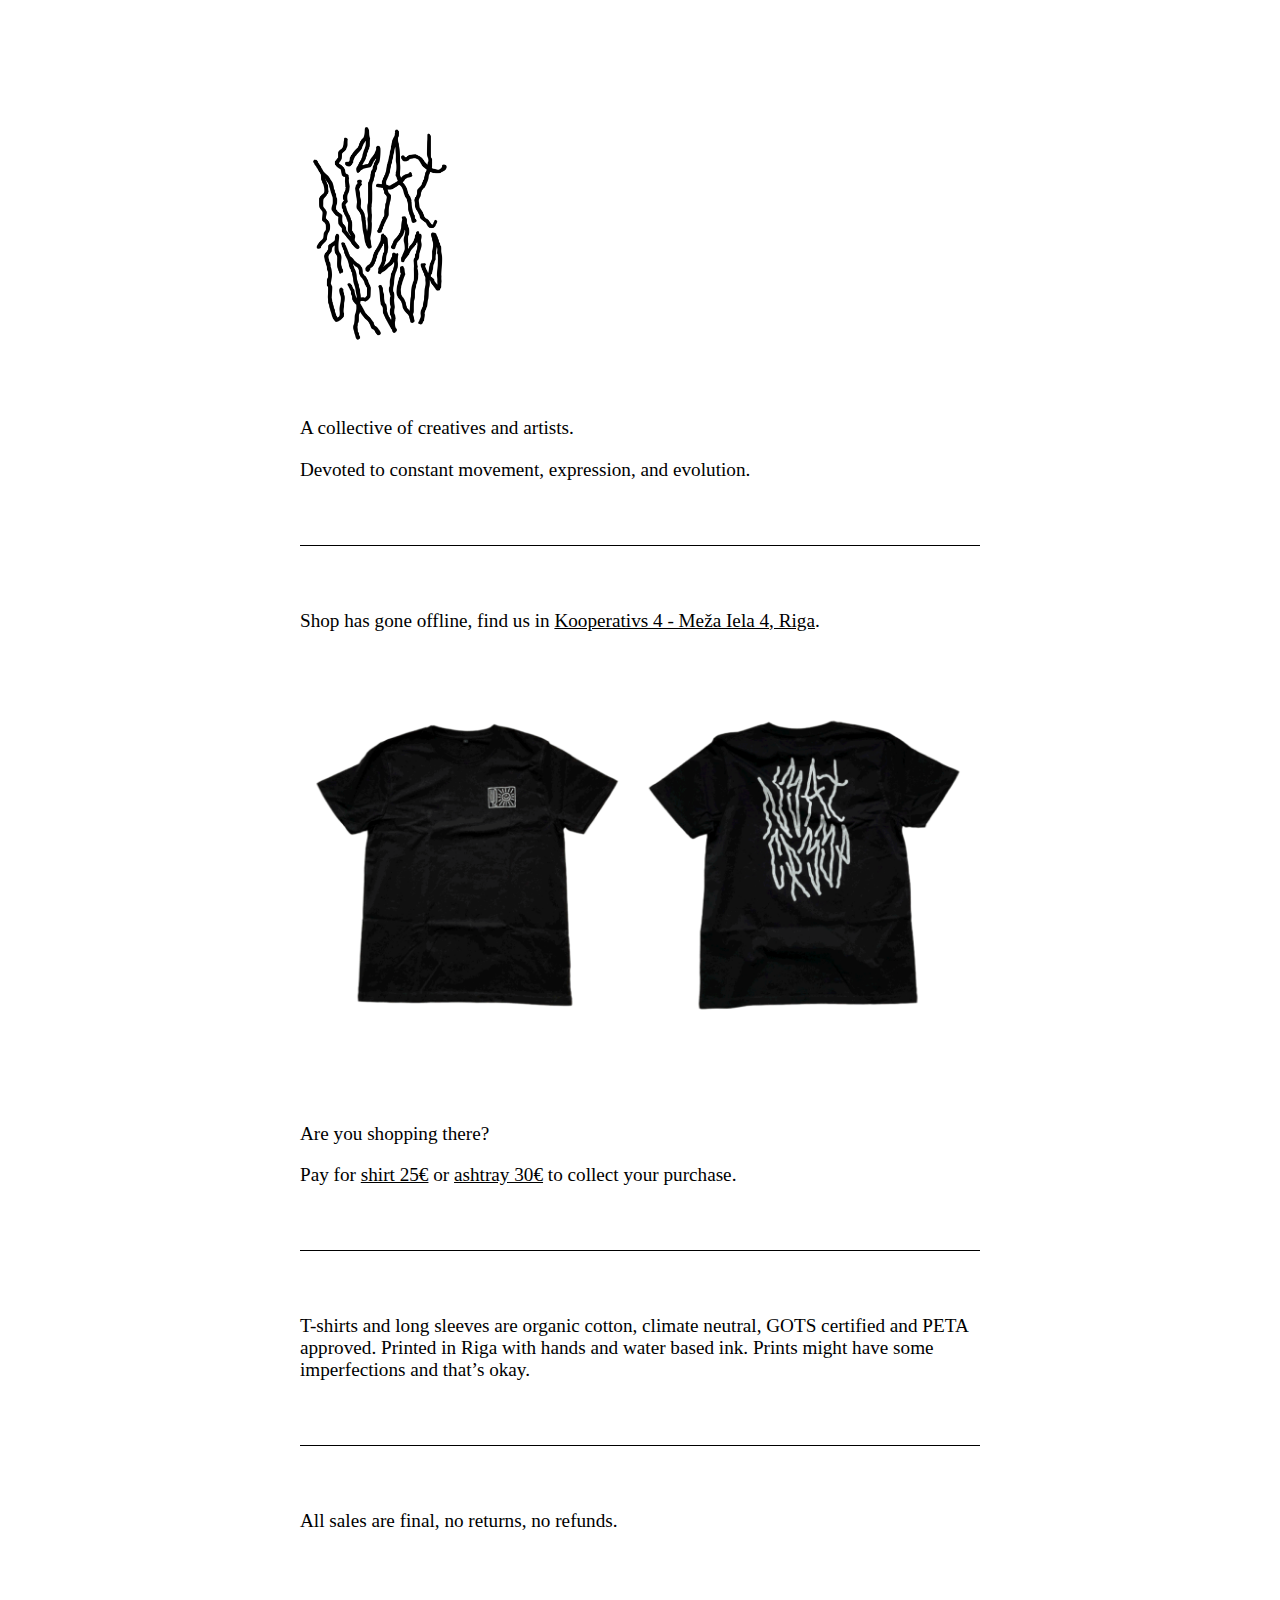
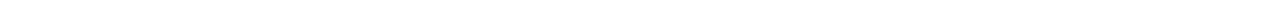
==== popup.html @ c2a4ac6c "new pages" ====
<!DOCTYPE html>
<html lang="en">
  <head>
    <meta charset="utf-8">
    <meta name="viewport" content="width=device-width, initial-scale=1">
    <title>Neat Creep</title>
    <meta name="title" content="Neat Creep">
    <meta name="description" content="A collective of creatives and artists. Rooted in Riga, Latvia. Devoted to constant movement, expression, and evolution.">
    <meta property="og:image" content="./assets/classics.jpg">
    <link rel="stylesheet" href="./style.css">
  </head>
  <body>
    <div class="content">

      <img class="logo" src="./assets/neat-creep-logo.png" alt="Neat Creep logo" style="width:100%; max-width:160px;">
      <p>A collective of creatives and artists.</p>
      <p>Devoted to constant movement, expression, and evolution.</p>

      <hr>
      
      <p>Shop has gone offline, find us in <a href="https://maps.app.goo.gl/JAgsswTH5JUui4B38" target="_blank">Kooperativs 4 - Meža Iela 4, Riga</a>.</p>
      <div class="product">
      <img src="./assets/products/product-loop.gif" alt="" style="margin-bottom:4rem;">
      <p>Are you shopping there?</p>
      <p>Pay for <a href="https://buy.stripe.com/5kAdSO6GdcJ2aOc14k" target="_blank">shirt 25€</a> or <a href="https://buy.stripe.com/fZecOKc0x38sf4s3cr" target="_blank">ashtray 30€</a> to collect your purchase.</p>
</div>
      <div style="display:none;">

      <p>Welcome to the shop!</p>
      
      <hr>

      <div class="product">
        <img src="./assets/products/brutalist-ashtray-v1-stardust.jpg" alt="">
        <p>Brutalist ashtray v.1 - Stardust.<br>Price: 42€<br><a href="https://buy.stripe.com/fZe9Cy5C9dN6f4sfZ9" target="_blank">Buy</a></p>
      </div>

      <div class="product">
        <img src="./assets/products/brutalist-ashtray-v1-lava.jpg" alt="">
        <p>Brutalist ashtray v.1 - Lava.<br>Price: 42€<br><a href="https://buy.stripe.com/4gw5mi3u1gZi6xWeV6" target="_blank">Buy</a></p>
      </div>

      <hr>


      <div class="product">
        <img src="./assets/products/grey-t-shirt-with-black-print.png" alt="">
        <p>Grey t-shirt with black print.<br>Price: 30€<br>Buy: 
          <span class="line-through">Small</span>
          <a href="https://buy.stripe.com/dR66qm2pXbEYaOcfYY" target="_blank">Medium</a>
          <a href="https://buy.stripe.com/dR6g0WaWtbEY6xW001" target="_blank">Large</a>
          <span class="line-through">Extra Large</span>
        </p>
      </div>

      <div class="product">
        <img src="./assets/products/red-t-shirt-with-white-print.png" alt="">
        <p>Red t-shirt with white print.<br>Price: 30€<br>Buy: 
          <span class="line-through">Small</span>
          <span class="line-through">Medium</span>
          <a href="https://buy.stripe.com/00geWS4y524og8w8wz" target="_blank">Large</a>
          <span class="line-through">Extra Large</span>
        </p>
      </div>
                  
      <div class="product">
        <img src="./assets/products/dark-grey-t-shirt-with-white-print.png" alt="">
        <p>Dark grey t-shirt with white print.<br>Price: 30€<br>Buy: 
          <span class="line-through">Small</span>
          <span class="line-through">Medium</span>
          <a href="https://buy.stripe.com/fZe6qmfcJ4cwe0o28c" target="_blank">Large</a>
          <span class="line-through">Extra Large</span>
        </p>
      </div>
      
      <div class="product">
        <img src="./assets/products/white-t-shirt-with-red-burned-print.png" alt="">
        <p>White t-shirt with red burned print.<br>Price: 30€<br>Buy: 
          <span class="line-through">Small</span>
          <a href="https://buy.stripe.com/8wM4ieaWt38sg8w8wD" target="_blank">Medium</a>
          <span class="line-through">Large</span>
          <span class="line-through">Extra Large</span>
        </p>
      </div>

      <div class="product">
        <img src="./assets/products/white-long-sleeve-with-red-print.png" alt="">
        <p>White long sleeve with red print.<br>Sold out.</p>
      </div>

      <div class="product">
        <img src="./assets/products/black-long-sleeve-with-white-print.png" alt="">
        <p>Black long sleeve with white print.<br>Price: 30€<br>Buy: 
          <a href="https://buy.stripe.com/eVa5mi0hP24o7C0005" target="_blank">Small</a>
          <span class="line-through">Medium</span>
          <span class="line-through">Large</span>
          <span class="line-through">Extra Large</span>
        </p>
      </div>

      <div class="product">
        <img src="./assets/products/dark-blue-t-shirt-with-white-print.png" alt="">
        <p class="">Dark blue t-shirt with white print.<br>Sold out.</p>
      </div>

      <div class="product">
        <img src="./assets/products/creamy-t-shirt-with-red-print.png" alt="">
        <p>Creamy t-shirt with red print.<br>Sold out.</p>
      </div>

      </div>

      <hr>

      <p>T-shirts and long sleeves are organic cotton, climate neutral, GOTS certified and PETA approved. Printed in Riga with hands and water based ink. Prints might have some imperfections and that’s okay.</p>
      
      <hr>
      
      <p>All sales are final, no returns, no refunds.</p>

    </div>
  </body>
</html>
---- style.css ----
html, body {  }
h1 { font-weight: normal; font-size: 3.2rem; }
h2 { font-weight: normal; font-size: 2.4rem; }
h4 { font-weight: normal; font-size: 1rem; text-transform:uppercase;;}
p {font-size: 1.2rem; }
img { max-width: 100%; }
hr { border:none; border-top: 1px solid rgb(0,0,0); margin: 4rem 0;}
a { color:inherit; }
a:hover { text-decoration: none; }

.content { max-width: 680px; margin: 0 auto; padding: 4rem; }
.logo {margin: 3rem 0;}
.arial{ font-family: sans-serif;}

.o-100 { opacity: 1; }
.o-60 { opacity: .6; }
.black-60 { color: rgba( 0, 0, 0, .6 ); }
.white-60 { color: rgba( 255, 255, 255, .6 ); }
.black { color: #000; }
.white { color: #fff; }

.line-through { text-decoration: line-through; }
.product { margin: 4rem 0; }

@media only screen and (max-width: 600px) {
  .content { padding: 1rem; }
  .logo {margin: 2rem 0;}
  h1 { font-size: 2rem; }
  h2 { font-size: 1.5rem; }
  p { font-size: 1.25rem; }
  hr { margin: 2rem 0;}
}
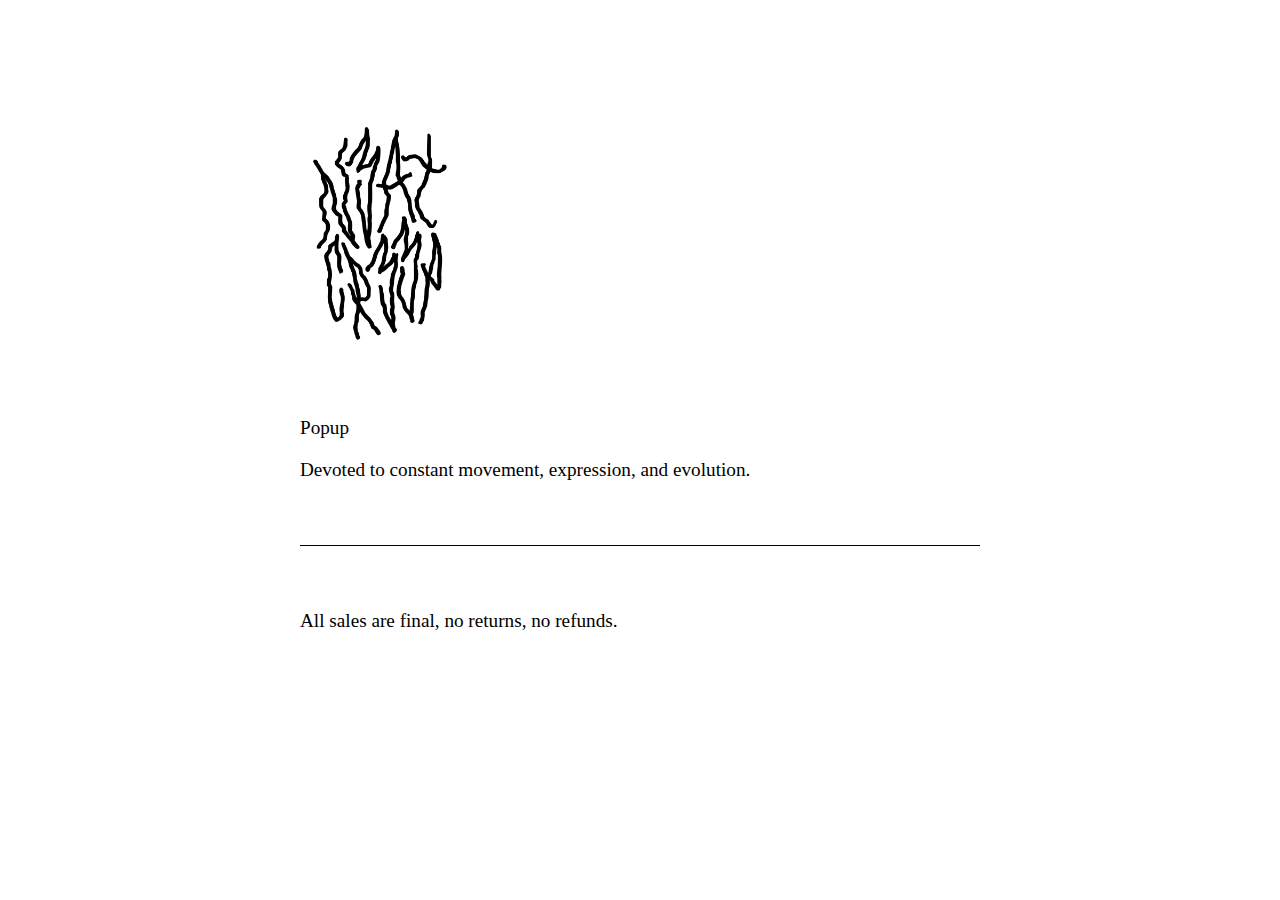
==== commit 6e049d3e: "wip" ====
--- a/popup.html
+++ b/popup.html
@@ -13,107 +13,9 @@
     <div class="content">
 
       <img class="logo" src="./assets/neat-creep-logo.png" alt="Neat Creep logo" style="width:100%; max-width:160px;">
-      <p>A collective of creatives and artists.</p>
+      <p>Popup</p>
       <p>Devoted to constant movement, expression, and evolution.</p>
 
-      <hr>
-      
-      <p>Shop has gone offline, find us in <a href="https://maps.app.goo.gl/JAgsswTH5JUui4B38" target="_blank">Kooperativs 4 - Meža Iela 4, Riga</a>.</p>
-      <div class="product">
-      <img src="./assets/products/product-loop.gif" alt="" style="margin-bottom:4rem;">
-      <p>Are you shopping there?</p>
-      <p>Pay for <a href="https://buy.stripe.com/5kAdSO6GdcJ2aOc14k" target="_blank">shirt 25€</a> or <a href="https://buy.stripe.com/fZecOKc0x38sf4s3cr" target="_blank">ashtray 30€</a> to collect your purchase.</p>
-</div>
-      <div style="display:none;">
-
-      <p>Welcome to the shop!</p>
-      
-      <hr>
-
-      <div class="product">
-        <img src="./assets/products/brutalist-ashtray-v1-stardust.jpg" alt="">
-        <p>Brutalist ashtray v.1 - Stardust.<br>Price: 42€<br><a href="https://buy.stripe.com/fZe9Cy5C9dN6f4sfZ9" target="_blank">Buy</a></p>
-      </div>
-
-      <div class="product">
-        <img src="./assets/products/brutalist-ashtray-v1-lava.jpg" alt="">
-        <p>Brutalist ashtray v.1 - Lava.<br>Price: 42€<br><a href="https://buy.stripe.com/4gw5mi3u1gZi6xWeV6" target="_blank">Buy</a></p>
-      </div>
-
-      <hr>
-
-
-      <div class="product">
-        <img src="./assets/products/grey-t-shirt-with-black-print.png" alt="">
-        <p>Grey t-shirt with black print.<br>Price: 30€<br>Buy: 
-          <span class="line-through">Small</span>
-          <a href="https://buy.stripe.com/dR66qm2pXbEYaOcfYY" target="_blank">Medium</a>
-          <a href="https://buy.stripe.com/dR6g0WaWtbEY6xW001" target="_blank">Large</a>
-          <span class="line-through">Extra Large</span>
-        </p>
-      </div>
-
-      <div class="product">
-        <img src="./assets/products/red-t-shirt-with-white-print.png" alt="">
-        <p>Red t-shirt with white print.<br>Price: 30€<br>Buy: 
-          <span class="line-through">Small</span>
-          <span class="line-through">Medium</span>
-          <a href="https://buy.stripe.com/00geWS4y524og8w8wz" target="_blank">Large</a>
-          <span class="line-through">Extra Large</span>
-        </p>
-      </div>
-                  
-      <div class="product">
-        <img src="./assets/products/dark-grey-t-shirt-with-white-print.png" alt="">
-        <p>Dark grey t-shirt with white print.<br>Price: 30€<br>Buy: 
-          <span class="line-through">Small</span>
-          <span class="line-through">Medium</span>
-          <a href="https://buy.stripe.com/fZe6qmfcJ4cwe0o28c" target="_blank">Large</a>
-          <span class="line-through">Extra Large</span>
-        </p>
-      </div>
-      
-      <div class="product">
-        <img src="./assets/products/white-t-shirt-with-red-burned-print.png" alt="">
-        <p>White t-shirt with red burned print.<br>Price: 30€<br>Buy: 
-          <span class="line-through">Small</span>
-          <a href="https://buy.stripe.com/8wM4ieaWt38sg8w8wD" target="_blank">Medium</a>
-          <span class="line-through">Large</span>
-          <span class="line-through">Extra Large</span>
-        </p>
-      </div>
-
-      <div class="product">
-        <img src="./assets/products/white-long-sleeve-with-red-print.png" alt="">
-        <p>White long sleeve with red print.<br>Sold out.</p>
-      </div>
-
-      <div class="product">
-        <img src="./assets/products/black-long-sleeve-with-white-print.png" alt="">
-        <p>Black long sleeve with white print.<br>Price: 30€<br>Buy: 
-          <a href="https://buy.stripe.com/eVa5mi0hP24o7C0005" target="_blank">Small</a>
-          <span class="line-through">Medium</span>
-          <span class="line-through">Large</span>
-          <span class="line-through">Extra Large</span>
-        </p>
-      </div>
-
-      <div class="product">
-        <img src="./assets/products/dark-blue-t-shirt-with-white-print.png" alt="">
-        <p class="">Dark blue t-shirt with white print.<br>Sold out.</p>
-      </div>
-
-      <div class="product">
-        <img src="./assets/products/creamy-t-shirt-with-red-print.png" alt="">
-        <p>Creamy t-shirt with red print.<br>Sold out.</p>
-      </div>
-
-      </div>
-
-      <hr>
-
-      <p>T-shirts and long sleeves are organic cotton, climate neutral, GOTS certified and PETA approved. Printed in Riga with hands and water based ink. Prints might have some imperfections and that’s okay.</p>
-      
       <hr>
       
       <p>All sales are final, no returns, no refunds.</p>
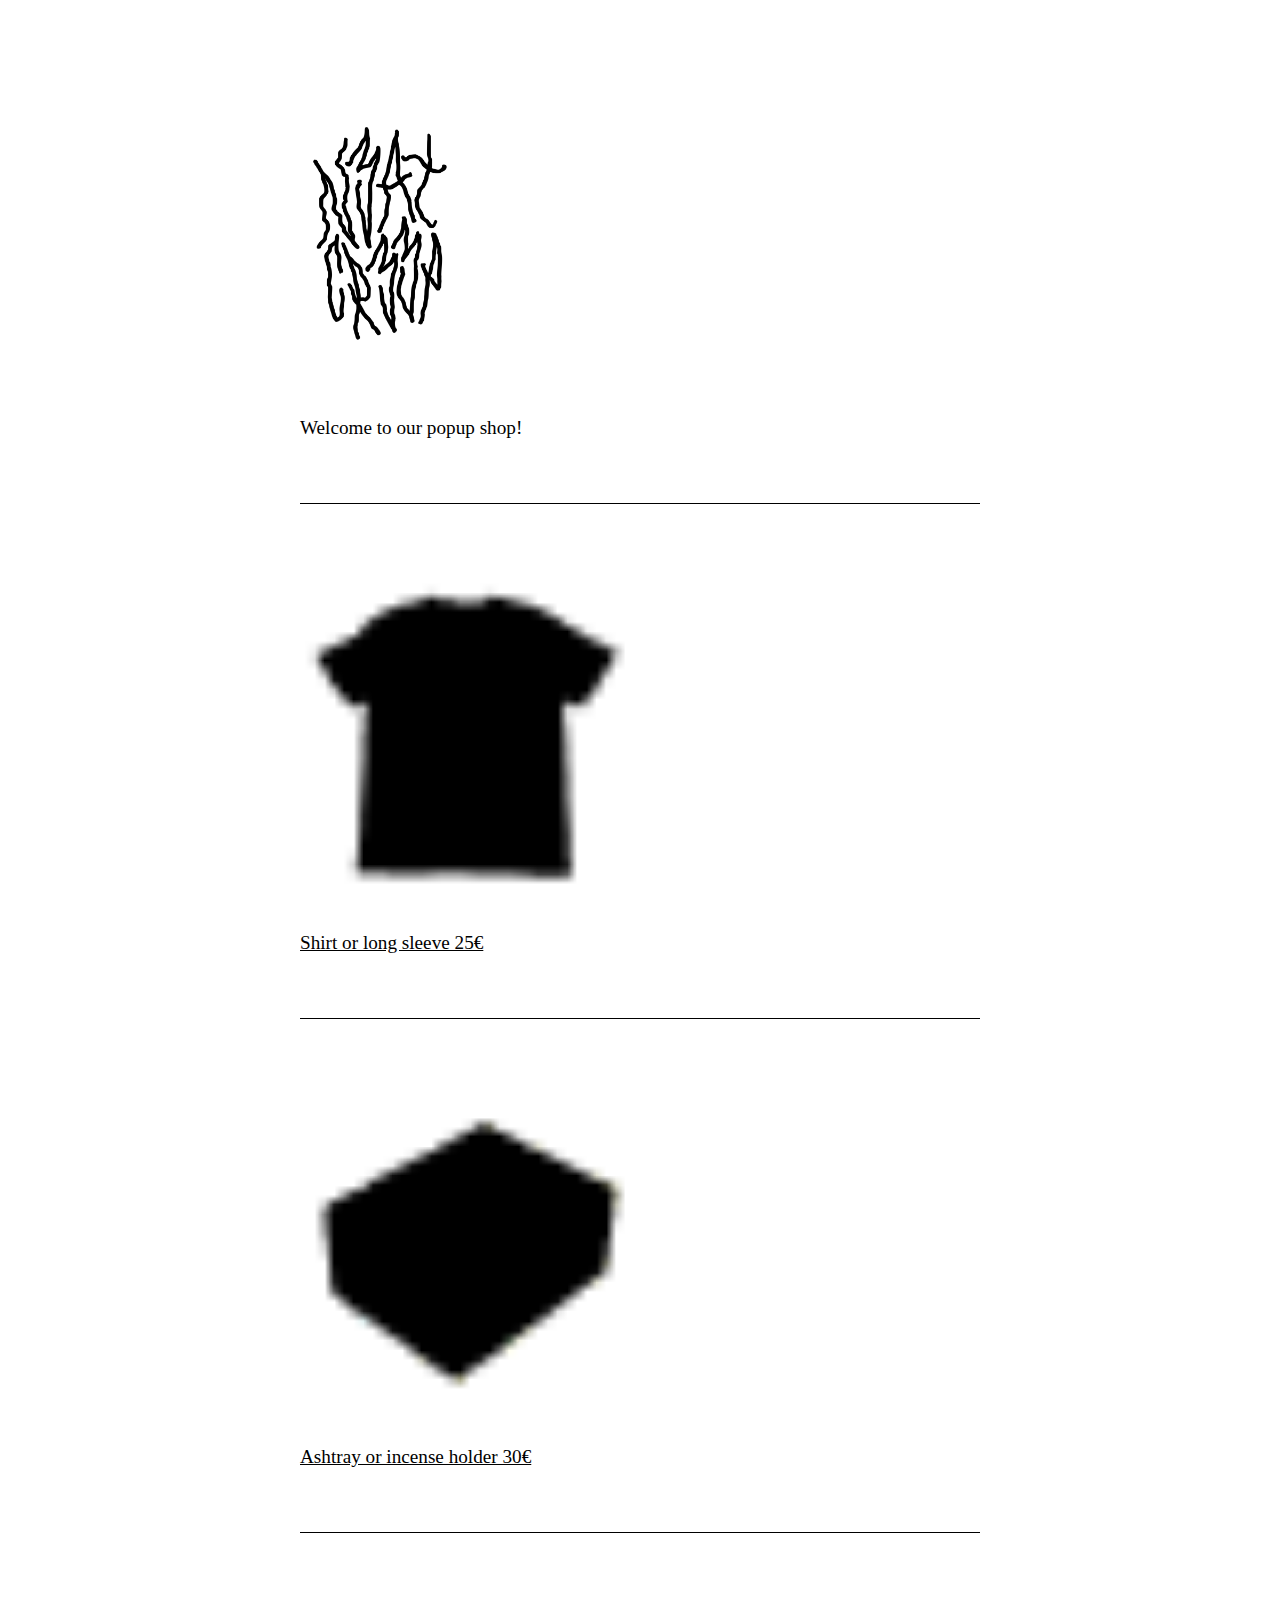
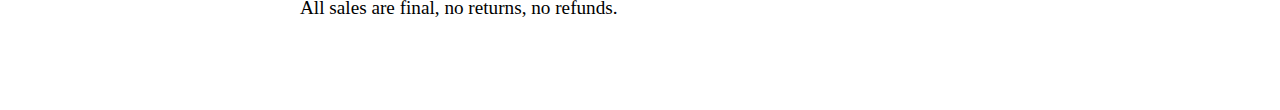
==== commit f26a2ec9: "popup and www pages" ====
--- a/popup.html
+++ b/popup.html
@@ -13,9 +13,17 @@
     <div class="content">
 
       <img class="logo" src="./assets/neat-creep-logo.png" alt="Neat Creep logo" style="width:100%; max-width:160px;">
-      <p>Popup</p>
-      <p>Devoted to constant movement, expression, and evolution.</p>
+      <p>Welcome to our popup shop!</p>
+      <hr>
+      <div class="product">
+        
+        <img src="./assets/placeholder-shirt.png" alt="" style="width:100%;opacity:1;">
+        <p><a href="https://buy.stripe.com/5kAdSO6GdcJ2aOc14k" target="_blank">Shirt or long sleeve 25€</a></p>
+        <hr>
 
+        <img src="./assets/placeholder-brutalist-ashtray.png" alt="" style="width:100%;">
+        <p><a href="https://buy.stripe.com/fZecOKc0x38sf4s3cr" target="_blank">Ashtray or incense holder 30€</a></p>
+      </div>
       <hr>
       
       <p>All sales are final, no returns, no refunds.</p>
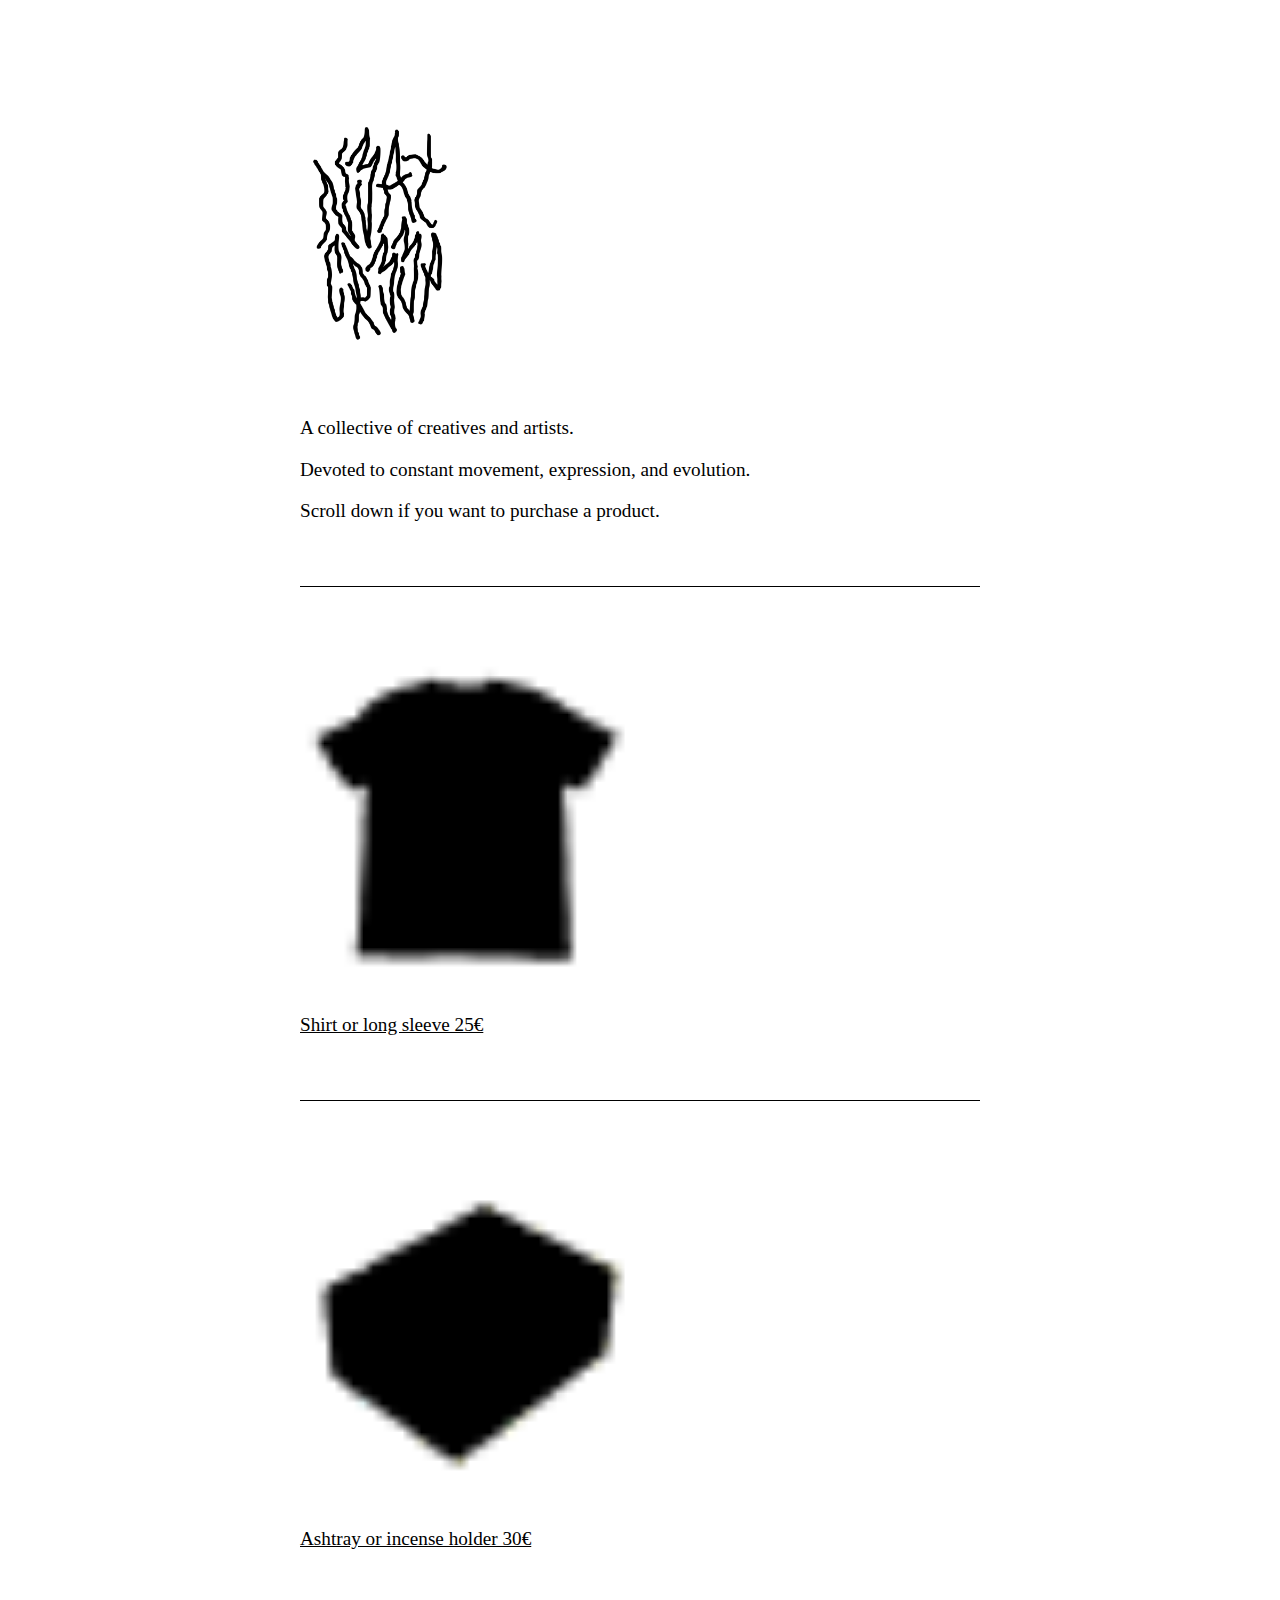
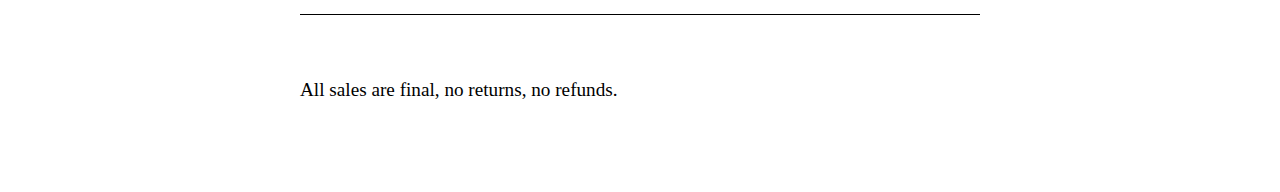
==== commit 5b9a1a25: "update" ====
--- a/popup.html
+++ b/popup.html
@@ -13,19 +13,19 @@
     <div class="content">
 
       <img class="logo" src="./assets/neat-creep-logo.png" alt="Neat Creep logo" style="width:100%; max-width:160px;">
-      <p>Welcome to our popup shop!</p>
+      <p>A collective of creatives and artists.</p>
+      <p>Devoted to constant movement, expression, and evolution.</p>
+      <p>Scroll down if you want to purchase a product.</p>
       <hr>
       <div class="product">
         
         <img src="./assets/placeholder-shirt.png" alt="" style="width:100%;opacity:1;">
         <p><a href="https://buy.stripe.com/5kAdSO6GdcJ2aOc14k" target="_blank">Shirt or long sleeve 25€</a></p>
         <hr>
-
         <img src="./assets/placeholder-brutalist-ashtray.png" alt="" style="width:100%;">
         <p><a href="https://buy.stripe.com/fZecOKc0x38sf4s3cr" target="_blank">Ashtray or incense holder 30€</a></p>
       </div>
       <hr>
-      
       <p>All sales are final, no returns, no refunds.</p>
 
     </div>
